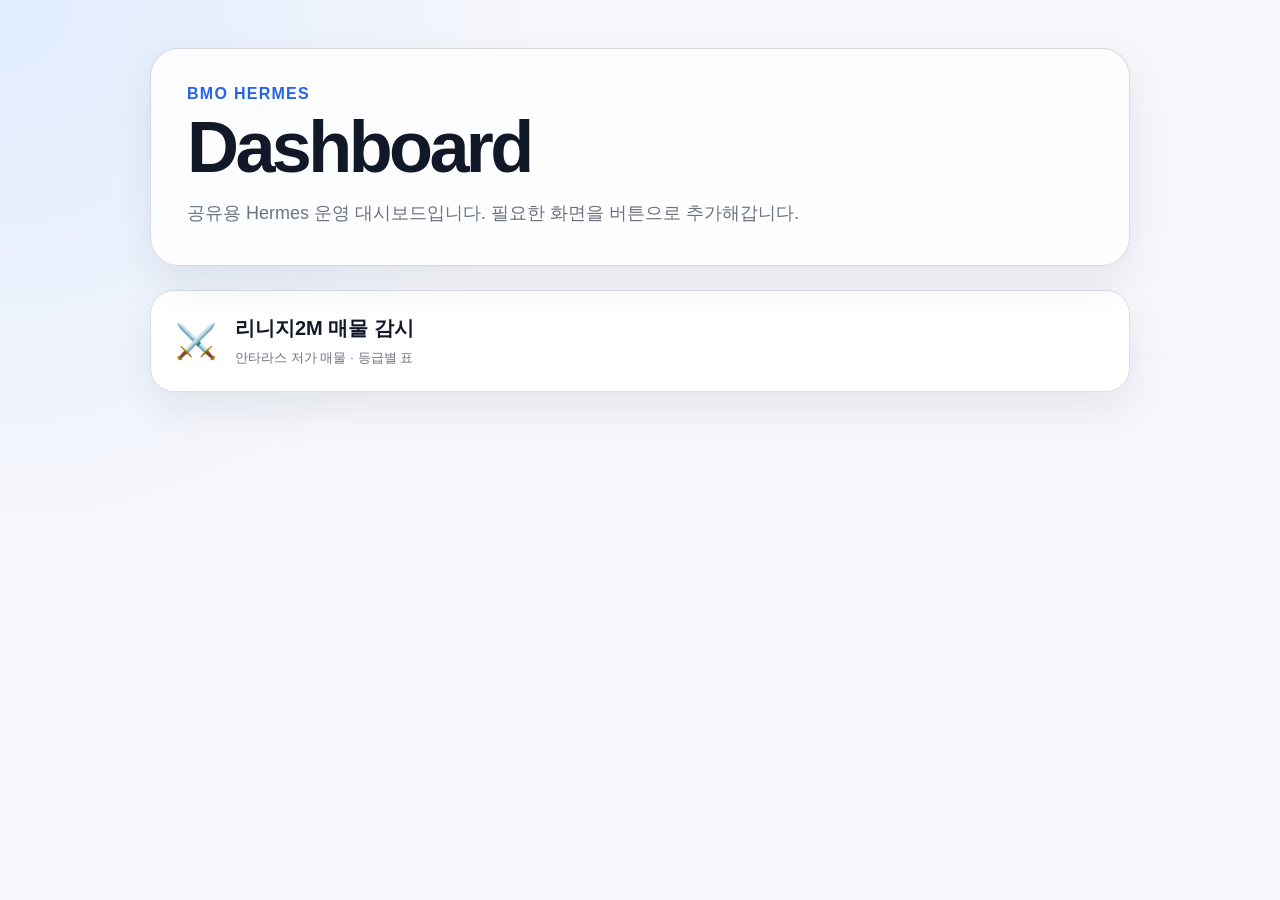
==== index.html @ e6a76d24 "Initial BMO Hermes dashboard" ====
<!doctype html>
<html lang="ko">
<head>
  <meta charset="utf-8" />
  <meta name="viewport" content="width=device-width, initial-scale=1" />
  <title>BMO Hermes Dashboard</title>
  <link rel="stylesheet" href="assets/styles.css" />
</head>
<body>
  <main class="shell">
    <section class="hero">
      <p class="eyebrow">BMO Hermes</p>
      <h1>Dashboard</h1>
      <p class="lead">공유용 Hermes 운영 대시보드입니다. 필요한 화면을 버튼으로 추가해갑니다.</p>
    </section>

    <section class="grid" aria-label="dashboard links">
      <a class="card primary" href="l2m-market.html">
        <span class="icon">⚔️</span>
        <span>
          <strong>리니지2M 매물 감시</strong>
          <small>안타라스 저가 매물 · 등급별 표</small>
        </span>
      </a>
    </section>
  </main>
</body>
</html>
---- assets/styles.css ----
:root {
  --bg: #f6f7fb;
  --panel: #ffffff;
  --text: #111827;
  --muted: #6b7280;
  --line: #d8dee9;
  --blue: #2563eb;
  --green: #16a34a;
  --red: #dc2626;
  --purple: #7c3aed;
  --shadow: 0 16px 40px rgba(15, 23, 42, .08);
}
* { box-sizing: border-box; }
body {
  margin: 0;
  min-height: 100vh;
  background: radial-gradient(circle at top left, #e0ecff 0, transparent 34rem), var(--bg);
  color: var(--text);
  font-family: -apple-system, BlinkMacSystemFont, "Apple SD Gothic Neo", "Noto Sans KR", Segoe UI, sans-serif;
}
.shell { width: min(980px, calc(100% - 32px)); margin: 0 auto; padding: 48px 0; }
.shell.wide { width: min(1280px, calc(100% - 28px)); }
.hero { padding: 36px; background: rgba(255,255,255,.82); border: 1px solid rgba(209,213,219,.9); border-radius: 28px; box-shadow: var(--shadow); backdrop-filter: blur(10px); }
.hero.compact { padding: 28px; margin-bottom: 22px; }
.eyebrow { margin: 0 0 10px; color: var(--blue); font-weight: 800; letter-spacing: .08em; text-transform: uppercase; }
h1 { margin: 0; font-size: clamp(38px, 7vw, 72px); line-height: .95; letter-spacing: -.05em; }
.compact h1 { font-size: clamp(30px, 5vw, 48px); }
.lead { margin: 18px 0 0; color: var(--muted); font-size: 18px; line-height: 1.65; }
.grid { display: grid; grid-template-columns: repeat(auto-fit, minmax(260px, 1fr)); gap: 18px; margin-top: 24px; }
.card { display: flex; align-items: center; gap: 18px; padding: 24px; background: var(--panel); border: 1px solid var(--line); border-radius: 24px; text-decoration: none; color: var(--text); box-shadow: var(--shadow); transition: transform .15s ease, border-color .15s ease; }
.card:hover { transform: translateY(-2px); border-color: #93c5fd; }
.card .icon { font-size: 34px; }
.card strong { display: block; font-size: 20px; margin-bottom: 6px; }
.card small { color: var(--muted); }
.topnav { margin-bottom: 18px; }
.topnav a { color: var(--blue); font-weight: 800; text-decoration: none; }
.status { display: flex; flex-wrap: wrap; gap: 10px; margin: 0 0 18px; }
.pill { display: inline-flex; align-items: center; gap: 8px; padding: 9px 13px; border: 1px solid var(--line); border-radius: 999px; background: var(--panel); color: var(--muted); font-weight: 700; }
.stack { display: grid; gap: 22px; }
.grade-card { background: var(--panel); border: 1px solid var(--line); border-radius: 24px; box-shadow: var(--shadow); overflow: hidden; }
.grade-head { display: flex; align-items: baseline; justify-content: space-between; gap: 12px; padding: 18px 20px; border-bottom: 1px solid var(--line); background: #fbfcff; }
.grade-head h2 { margin: 0; font-size: 24px; }
.grade-head span { color: var(--muted); font-weight: 800; }
.table-wrap { width: 100%; overflow-x: auto; }
table { width: 100%; border-collapse: collapse; font-size: 16px; }
th, td { padding: 12px 14px; border-bottom: 1px solid var(--line); vertical-align: middle; white-space: nowrap; }
th { text-align: left; color: #374151; background: #f9fafb; font-size: 14px; letter-spacing: .03em; }
td.num, th.num { text-align: right; }
td.name { white-space: normal; min-width: 260px; font-weight: 700; }
td.note { white-space: normal; min-width: 230px; color: #374151; }
tr:last-child td { border-bottom: 0; }
.empty { padding: 20px; color: var(--muted); font-weight: 700; }
.dot-common { color: #9ca3af; }
.dot-uncommon { color: var(--green); }
.dot-rare { color: var(--blue); }
.dot-heroic { color: var(--red); }
.dot-legendary { color: var(--purple); }
@media (max-width: 720px) {
  .shell { padding: 24px 0; }
  .hero { padding: 24px; }
  th, td { padding: 10px 11px; font-size: 14px; }
  .grade-head h2 { font-size: 20px; }
}
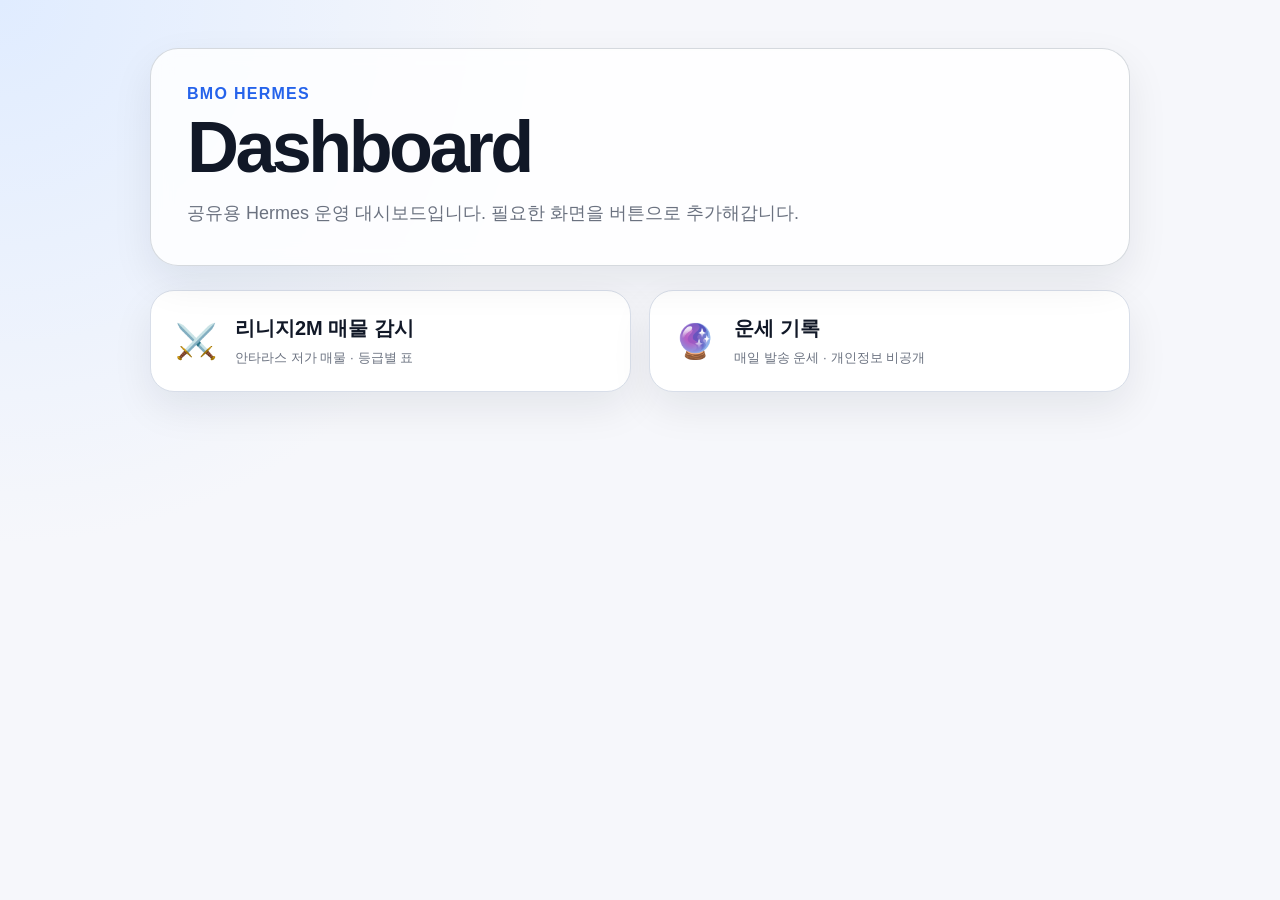
==== commit e7370885: "Update dashboard snapshots" ====
--- a/index.html
+++ b/index.html
@@ -22,6 +22,13 @@
           <small>안타라스 저가 매물 · 등급별 표</small>
         </span>
       </a>
+      <a class="card primary" href="fortune-history.html">
+        <span class="icon">🔮</span>
+        <span>
+          <strong>운세 기록</strong>
+          <small>매일 발송 운세 · 개인정보 비공개</small>
+        </span>
+      </a>
     </section>
   </main>
 </body>
--- a/assets/styles.css
+++ b/assets/styles.css
@@ -47,9 +47,24 @@
 th { text-align: left; color: #374151; background: #f9fafb; font-size: 14px; letter-spacing: .03em; }
 td.num, th.num { text-align: right; }
 td.name { white-space: normal; min-width: 260px; font-weight: 700; }
+.item-name { font-weight: 900; }
+.enchant { font-weight: 900; }
+.grade-text-common, .enchant.grade-text-common { color: #6b7280 !important; }
+.grade-text-uncommon, .enchant.grade-text-uncommon { color: #15803d !important; }
+.grade-text-rare, .enchant.grade-text-rare { color: #1d4ed8 !important; }
+.grade-text-heroic, .enchant.grade-text-heroic { color: #b91c1c !important; }
+.grade-text-legendary, .enchant.grade-text-legendary { color: #6d28d9 !important; }
+.diamond-price { color: #0284c7; font-weight: 900; }
 td.note { white-space: normal; min-width: 230px; color: #374151; }
 tr:last-child td { border-bottom: 0; }
 .empty { padding: 20px; color: var(--muted); font-weight: 700; }
+.fortune-entry .grade-head { align-items: center; }
+.fortune-body { padding: 20px 22px 24px; color: #1f2937; line-height: 1.75; }
+.fortune-body h2 { margin: 0 0 14px; font-size: 22px; letter-spacing: -.02em; }
+.fortune-body h3 { margin: 18px 0 8px; font-size: 18px; }
+.fortune-body p { margin: 0 0 14px; }
+.fortune-body ul { margin: 8px 0 16px; padding-left: 22px; }
+.fortune-body li { margin: 5px 0; }
 .dot-common { color: #9ca3af; }
 .dot-uncommon { color: var(--green); }
 .dot-rare { color: var(--blue); }
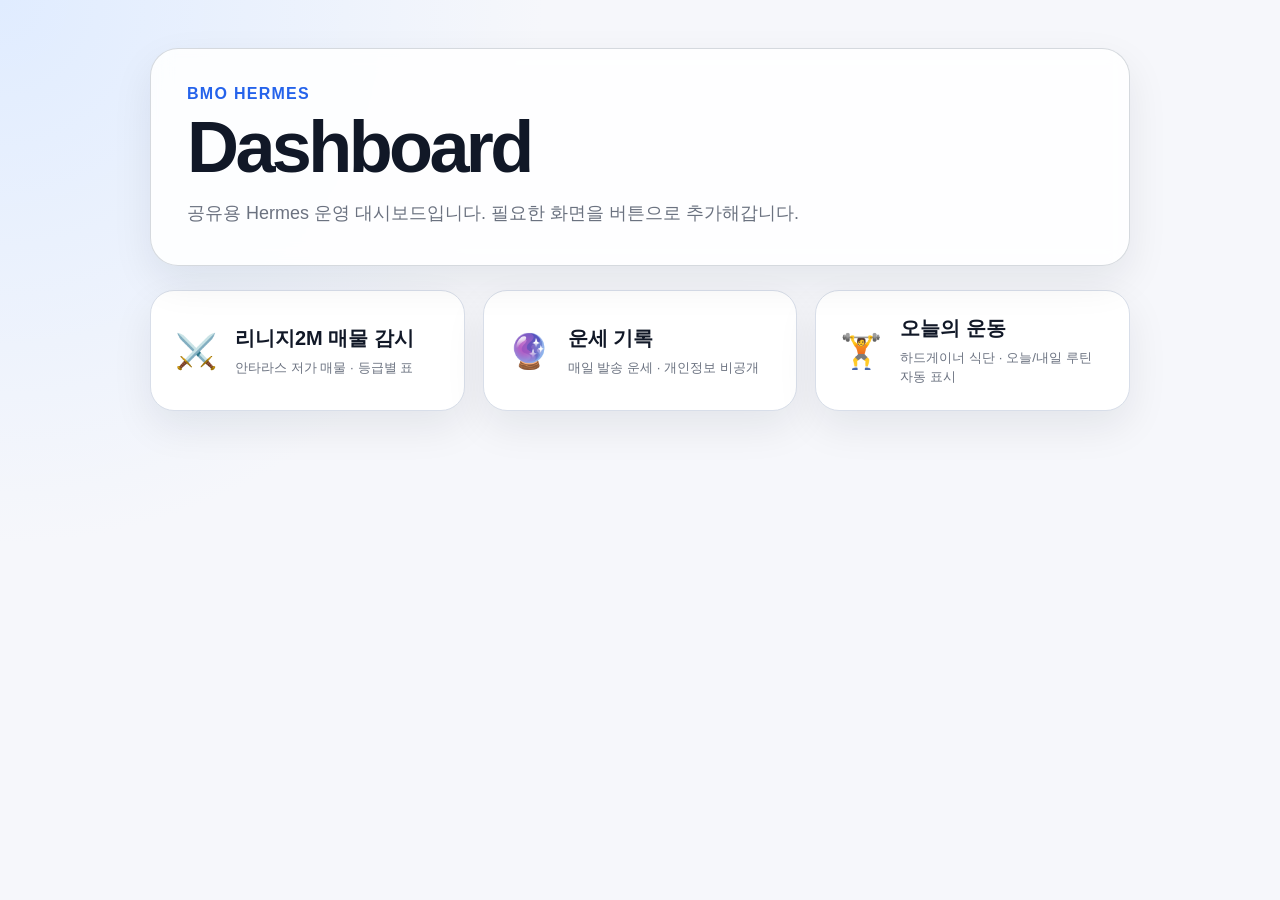
==== commit f4d74644: "Update dashboard snapshots" ====
--- a/index.html
+++ b/index.html
@@ -29,6 +29,13 @@
           <small>매일 발송 운세 · 개인정보 비공개</small>
         </span>
       </a>
+      <a class="card primary" href="today-workout.html">
+        <span class="icon">🏋️</span>
+        <span>
+          <strong>오늘의 운동</strong>
+          <small>하드게이너 식단 · 오늘/내일 루틴 자동 표시</small>
+        </span>
+      </a>
     </section>
   </main>
 </body>
--- a/assets/styles.css
+++ b/assets/styles.css
@@ -14,13 +14,14 @@
 body {
   margin: 0;
   min-height: 100vh;
+  overflow-x: hidden;
   background: radial-gradient(circle at top left, #e0ecff 0, transparent 34rem), var(--bg);
   color: var(--text);
   font-family: -apple-system, BlinkMacSystemFont, "Apple SD Gothic Neo", "Noto Sans KR", Segoe UI, sans-serif;
 }
 .shell { width: min(980px, calc(100% - 32px)); margin: 0 auto; padding: 48px 0; }
-.shell.wide { width: min(1280px, calc(100% - 28px)); }
-.hero { padding: 36px; background: rgba(255,255,255,.82); border: 1px solid rgba(209,213,219,.9); border-radius: 28px; box-shadow: var(--shadow); backdrop-filter: blur(10px); }
+.shell.wide { width: min(1080px, calc(100% - 28px)); }
+.hero { padding: 36px; background: rgba(255,255,255,.88); border: 1px solid rgba(209,213,219,.9); border-radius: 28px; box-shadow: var(--shadow); backdrop-filter: blur(10px); }
 .hero.compact { padding: 28px; margin-bottom: 22px; }
 .eyebrow { margin: 0 0 10px; color: var(--blue); font-weight: 800; letter-spacing: .08em; text-transform: uppercase; }
 h1 { margin: 0; font-size: clamp(38px, 7vw, 72px); line-height: .95; letter-spacing: -.05em; }
@@ -35,7 +36,7 @@
 .topnav { margin-bottom: 18px; }
 .topnav a { color: var(--blue); font-weight: 800; text-decoration: none; }
 .status { display: flex; flex-wrap: wrap; gap: 10px; margin: 0 0 18px; }
-.pill { display: inline-flex; align-items: center; gap: 8px; padding: 9px 13px; border: 1px solid var(--line); border-radius: 999px; background: var(--panel); color: var(--muted); font-weight: 700; }
+.pill { display: inline-flex; align-items: center; gap: 8px; padding: 9px 13px; border: 1px solid var(--line); border-radius: 999px; background: rgba(255,255,255,.92); color: var(--muted); font-weight: 700; box-shadow: 0 8px 20px rgba(15, 23, 42, .05); }
 .stack { display: grid; gap: 22px; }
 .grade-card { background: var(--panel); border: 1px solid var(--line); border-radius: 24px; box-shadow: var(--shadow); overflow: hidden; }
 .grade-head { display: flex; align-items: baseline; justify-content: space-between; gap: 12px; padding: 18px 20px; border-bottom: 1px solid var(--line); background: #fbfcff; }
@@ -59,9 +60,19 @@
 tr:last-child td { border-bottom: 0; }
 .empty { padding: 20px; color: var(--muted); font-weight: 700; }
 .fortune-entry .grade-head { align-items: center; }
-.fortune-body { padding: 20px 22px 24px; color: #1f2937; line-height: 1.75; }
-.fortune-body h2 { margin: 0 0 14px; font-size: 22px; letter-spacing: -.02em; }
-.fortune-body h3 { margin: 18px 0 8px; font-size: 18px; }
+.fortune-entry { overflow: hidden; }
+.fortune-summary { display: grid; grid-template-columns: minmax(0, 1fr) auto auto; align-items: center; gap: 12px; padding: 18px 20px; background: linear-gradient(135deg, #fbfcff 0%, #f2f7ff 100%); cursor: pointer; list-style: none; user-select: none; }
+.fortune-summary::-webkit-details-marker { display: none; }
+.fortune-summary::after { content: '펼치기'; flex: 0 0 auto; color: var(--blue); font-weight: 900; font-size: 13px; padding: 7px 10px; border: 1px solid #bfdbfe; border-radius: 999px; background: #eff6ff; }
+.fortune-entry[open] .fortune-summary { border-bottom: 1px solid var(--line); }
+.fortune-entry[open] .fortune-summary::after { content: '접기'; }
+.fortune-summary-main { display: flex; align-items: center; gap: 10px; min-width: 0; }
+.fortune-icon { flex: 0 0 auto; display: inline-grid; place-items: center; width: 36px; height: 36px; border-radius: 14px; background: #eef2ff; }
+.fortune-title { min-width: 0; font-size: 21px; font-weight: 900; letter-spacing: -.03em; overflow-wrap: anywhere; }
+.fortune-date { color: var(--muted); font-weight: 800; font-size: 14px; white-space: nowrap; }
+.fortune-body { padding: 22px 24px 26px; color: #1f2937; line-height: 1.78; font-size: 17px; overflow-wrap: anywhere; }
+.fortune-body h2 { margin: 0 0 14px; font-size: clamp(20px, 3vw, 24px); letter-spacing: -.03em; line-height: 1.25; }
+.fortune-body h3 { margin: 20px 0 8px; font-size: 18px; line-height: 1.35; }
 .fortune-body p { margin: 0 0 14px; }
 .fortune-body ul { margin: 8px 0 16px; padding-left: 22px; }
 .fortune-body li { margin: 5px 0; }
@@ -71,8 +82,27 @@
 .dot-heroic { color: var(--red); }
 .dot-legendary { color: var(--purple); }
 @media (max-width: 720px) {
-  .shell { padding: 24px 0; }
-  .hero { padding: 24px; }
+  body { background: radial-gradient(circle at top left, #dbeafe 0, transparent 22rem), var(--bg); }
+  .shell, .shell.wide { width: min(100% - 18px, 680px); padding: 16px 0 28px; }
+  .hero { padding: 20px 18px; border-radius: 22px; }
+  .hero.compact { padding: 20px 18px; margin-bottom: 14px; }
+  .compact h1 { font-size: clamp(30px, 9vw, 40px); line-height: 1.05; }
+  .lead { margin-top: 12px; font-size: 15px; line-height: 1.55; }
+  .topnav { margin-bottom: 12px; }
+  .status { display: none; }
+  .stack { gap: 16px; }
+  .grade-card { border-radius: 20px; }
   th, td { padding: 10px 11px; font-size: 14px; }
   .grade-head h2 { font-size: 20px; }
+  .fortune-summary { grid-template-columns: minmax(0, 1fr) auto; gap: 10px; padding: 14px; }
+  .fortune-summary::after { grid-column: 2; grid-row: 1; justify-self: end; align-self: center; font-size: 12px; padding: 6px 9px; }
+  .fortune-summary-main { grid-column: 1; grid-row: 1; gap: 9px; }
+  .fortune-icon { width: 32px; height: 32px; border-radius: 12px; }
+  .fortune-title { font-size: 20px; line-height: 1.2; white-space: nowrap; overflow: hidden; text-overflow: ellipsis; }
+  .fortune-date { display: none; }
+  .fortune-body { padding: 18px 16px 20px; font-size: 16px; line-height: 1.62; }
+  .fortune-body h2 { font-size: 19px; }
+  .fortune-body h3 { font-size: 17px; }
+  .fortune-body p { margin-bottom: 12px; }
+  .fortune-body ul { padding-left: 18px; }
 }
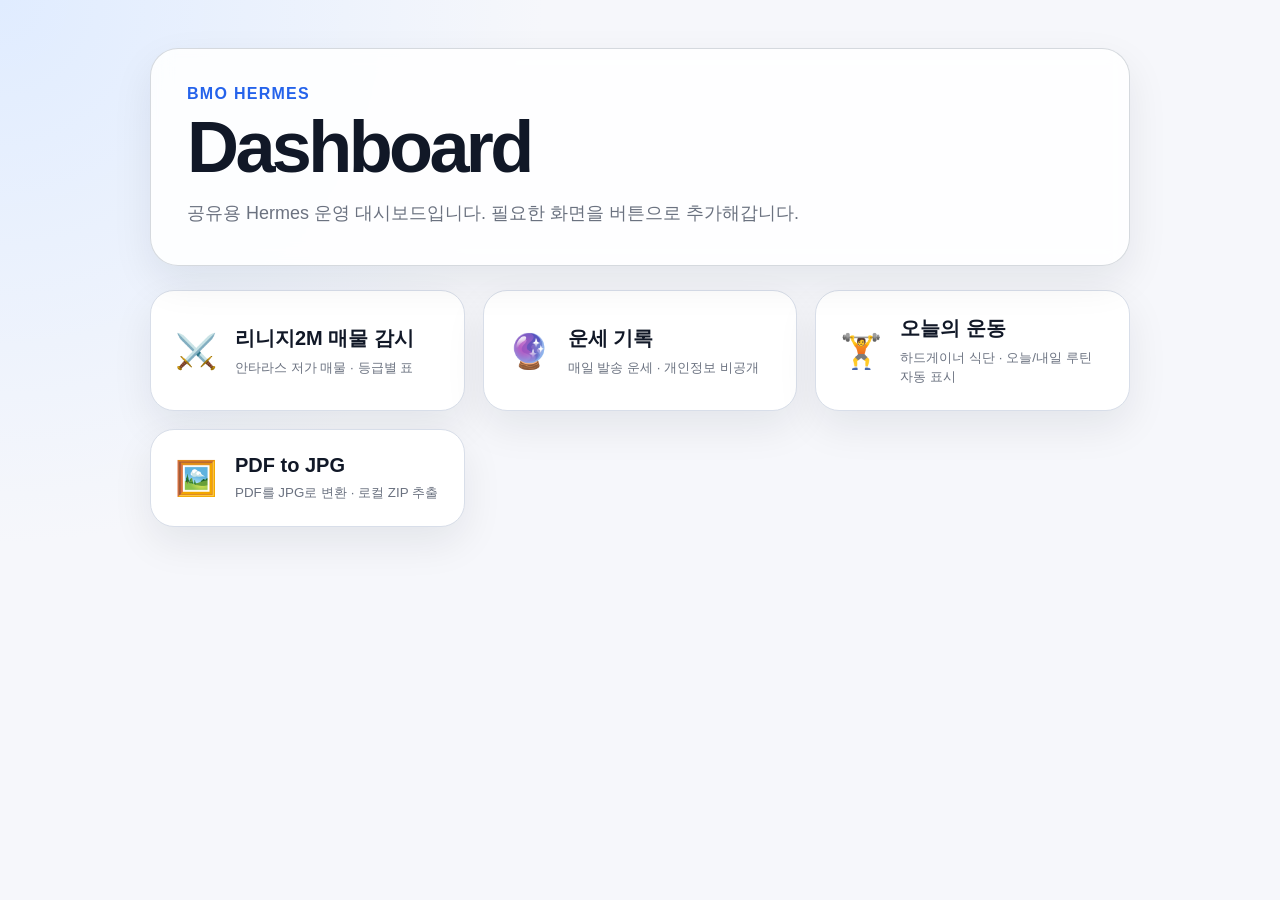
==== commit 18f8d866: "Update dashboard snapshots" ====
--- a/index.html
+++ b/index.html
@@ -36,6 +36,13 @@
           <small>하드게이너 식단 · 오늘/내일 루틴 자동 표시</small>
         </span>
       </a>
+      <a class="card primary" href="pdf-to-jpg.html">
+        <span class="icon">🖼️</span>
+        <span>
+          <strong>PDF to JPG</strong>
+          <small>PDF를 JPG로 변환 · 로컬 ZIP 추출</small>
+        </span>
+      </a>
     </section>
   </main>
 </body>
--- a/assets/styles.css
+++ b/assets/styles.css
@@ -71,11 +71,102 @@
 .fortune-title { min-width: 0; font-size: 21px; font-weight: 900; letter-spacing: -.03em; overflow-wrap: anywhere; }
 .fortune-date { color: var(--muted); font-weight: 800; font-size: 14px; white-space: nowrap; }
 .fortune-body { padding: 22px 24px 26px; color: #1f2937; line-height: 1.78; font-size: 17px; overflow-wrap: anywhere; }
+.fortune-meta { margin: 0 0 16px; padding: 14px 16px; border: 1px solid #dbeafe; border-radius: 18px; background: #eff6ff; color: #1e3a8a; }
+.fortune-overview-block { margin: 0 0 16px; padding: 18px; border: 1px solid #bbf7d0; border-radius: 20px; background: linear-gradient(135deg, #f0fdf4, #ffffff); }
+.fortune-overview-block h3 { margin-top: 0 !important; color: #14532d; }
+.fortune-systems { margin: 18px 0; padding: 16px; border: 1px solid #e9d5ff; border-radius: 22px; background: #faf5ff; }
+.fortune-systems > h3 { margin-top: 0 !important; color: #581c87; }
+.section-help { margin: -2px 0 12px !important; color: var(--muted); font-size: 15px; }
+.system-fold { margin: 10px 0; border: 1px solid #ddd6fe; border-radius: 18px; background: #fff; overflow: hidden; }
+.system-fold summary { cursor: pointer; list-style: none; padding: 14px 16px; font-weight: 900; color: #4c1d95; display: flex; justify-content: space-between; gap: 12px; align-items: center; }
+.system-fold summary::-webkit-details-marker { display: none; }
+.system-fold summary::after { content: '펼치기'; color: var(--blue); font-size: 13px; padding: 5px 9px; border: 1px solid #bfdbfe; border-radius: 999px; background: #eff6ff; flex: 0 0 auto; }
+.system-fold[open] summary { border-bottom: 1px solid #ede9fe; background: #f5f3ff; }
+.system-fold[open] summary::after { content: '접기'; }
+.system-fold-body { padding: 14px 16px 16px; color: #374151; }
+.fortune-rest-block { margin: 16px 0 0; padding-top: 4px; }
+.fortune-rest-block h3 { color: #111827; }
 .fortune-body h2 { margin: 0 0 14px; font-size: clamp(20px, 3vw, 24px); letter-spacing: -.03em; line-height: 1.25; }
 .fortune-body h3 { margin: 20px 0 8px; font-size: 18px; line-height: 1.35; }
 .fortune-body p { margin: 0 0 14px; }
 .fortune-body ul { margin: 8px 0 16px; padding-left: 22px; }
 .fortune-body li { margin: 5px 0; }
+.fitness-hero { background: linear-gradient(135deg, rgba(255,255,255,.92), rgba(239,246,255,.92)); }
+.today-layout { display: grid; grid-template-columns: 1fr; gap: 22px; margin-bottom: 22px; }
+.day-panel { overflow: hidden; }
+.muted-panel { opacity: .98; }
+.day-head { display: flex; align-items: flex-start; justify-content: space-between; gap: 14px; padding: 20px 22px 16px; border-bottom: 1px solid var(--line); background: #fbfcff; }
+.day-head h2 { margin: 0; font-size: clamp(27px, 4vw, 38px); line-height: 1.12; letter-spacing: -.04em; overflow-wrap: anywhere; }
+.day-head .eyebrow { margin-bottom: 8px; }
+.plan-badge { flex: 0 0 auto; padding: 8px 11px; border-radius: 999px; background: #eff6ff; color: var(--blue); border: 1px solid #bfdbfe; font-weight: 900; font-size: 13px; white-space: nowrap; }
+.head-actions { display: inline-flex; align-items: center; gap: 8px; flex-wrap: wrap; justify-content: flex-end; }
+.day-details { display: block; }
+.day-details summary { list-style: none; }
+.day-details summary::-webkit-details-marker { display: none; }
+.collapsible-head { cursor: pointer; user-select: none; }
+.day-details:not([open]) .collapsible-head { border-bottom: 0; }
+.day-details:not([open]) .day-content { display: none; }
+.toggle-label::before { content: '펼치기'; display: inline-flex; align-items: center; padding: 8px 11px; border-radius: 999px; background: #f8fafc; color: #374151; border: 1px solid var(--line); font-weight: 900; font-size: 13px; }
+.day-details[open] .toggle-label::before { content: '접기'; color: var(--blue); background: #eff6ff; border-color: #bfdbfe; }
+.day-details[open] .collapsible-head { border-bottom: 1px solid var(--line); }
+.day-content { display: block; }
+.day-main { min-width: 0; }
+.plan-note { margin: 18px 22px 0; padding: 14px 16px; border-radius: 18px; background: #f0fdf4; border: 1px solid #bbf7d0; color: #14532d; font-weight: 800; line-height: 1.55; }
+.split-blocks { display: grid; grid-template-columns: minmax(0, 1.45fr) minmax(260px, .55fr); gap: 16px; padding: 20px 22px 24px; }
+.split-blocks section { min-width: 0; padding: 16px; border: 1px solid var(--line); border-radius: 18px; background: #fff; }
+.split-blocks h3 { margin: 0 0 12px; font-size: 18px; }
+.exercise-list, .meal-list { margin: 0; padding: 0; list-style: none; color: #374151; line-height: 1.55; }
+.carousel-top { display: flex; align-items: center; justify-content: space-between; gap: 12px; margin: 0 0 12px; padding: 10px; border-radius: 16px; background: #f8fafc; border: 1px solid #e5e7eb; }
+.carousel-btn { appearance: none; border: 1px solid #bfdbfe; background: #eff6ff; color: var(--blue); width: 42px; height: 42px; border-radius: 14px; font-size: 28px; line-height: 1; font-weight: 900; cursor: pointer; }
+.carousel-btn:hover { background: #dbeafe; }
+.carousel-count { color: #111827; font-weight: 900; }
+.exercise-list { display: block; }
+.exercise-card { display: none; grid-template-columns: minmax(260px, 45%) minmax(0, 1fr); gap: 18px; align-items: center; padding: 16px; border: 1px solid #e5e7eb; border-radius: 20px; background: linear-gradient(180deg, #ffffff, #f8fafc); min-height: 330px; }
+.exercise-card.active { display: grid; }
+.exercise-diagram { display: block; width: 100%; aspect-ratio: 1 / 1; object-fit: contain; border-radius: 16px; border: 1px solid #e5e7eb; background: #ffffff; padding: 8px; }
+.exercise-copy strong { display: block; font-size: clamp(20px, 3vw, 28px); line-height: 1.25; color: #111827; letter-spacing: -.03em; }
+.exercise-copy small { display: block; margin-top: 10px; color: var(--blue); font-weight: 900; line-height: 1.35; font-size: 16px; }
+.exercise-copy ol { margin: 14px 0 0; padding-left: 22px; color: #4b5563; font-size: 16px; line-height: 1.55; }
+.weight-line, .progress-line { margin: 10px 0 0; padding: 9px 10px; border-radius: 12px; background: #f8fafc; border: 1px solid #e5e7eb; color: #374151; font-size: 14px; line-height: 1.45; }
+.converter-layout { display: grid; grid-template-columns: minmax(0, 1.05fr) minmax(280px, .95fr); gap: 22px; margin-top: 22px; }
+.pdf-hero { background: linear-gradient(135deg, rgba(255,255,255,.94), rgba(240,253,244,.9)); }
+.converter-card, .preview-card { overflow: hidden; }
+.converter-body { padding: 22px; display: grid; gap: 18px; }
+.drop-zone { position: relative; display: grid; place-items: center; gap: 8px; min-height: 210px; padding: 24px; border: 2px dashed #bfdbfe; border-radius: 24px; background: linear-gradient(180deg, #f8fbff, #ffffff); text-align: center; cursor: pointer; transition: border-color .15s ease, background .15s ease, transform .15s ease; }
+.drop-zone:hover, .drop-zone.dragging { border-color: var(--blue); background: #eff6ff; transform: translateY(-1px); }
+.drop-zone input { position: absolute; inset: 0; opacity: 0; cursor: pointer; }
+.drop-icon { font-size: 48px; }
+.drop-zone strong { font-size: clamp(22px, 3vw, 30px); letter-spacing: -.03em; }
+.drop-zone small { max-width: 420px; color: var(--muted); line-height: 1.5; }
+.option-grid { display: grid; grid-template-columns: repeat(2, minmax(0, 1fr)); gap: 14px; }
+.option-grid label { display: grid; gap: 8px; font-weight: 900; color: #374151; }
+.option-grid select { width: 100%; appearance: none; border: 1px solid var(--line); border-radius: 15px; background: #fff; color: var(--text); padding: 13px 14px; font: inherit; font-weight: 800; }
+.converter-actions { display: flex; flex-wrap: wrap; gap: 10px; align-items: center; }
+.primary-action, .secondary-action { display: inline-flex; align-items: center; justify-content: center; min-height: 48px; padding: 0 18px; border-radius: 16px; font: inherit; font-weight: 900; text-decoration: none; cursor: pointer; }
+.primary-action { border: 1px solid #1d4ed8; color: #fff; background: var(--blue); box-shadow: 0 10px 22px rgba(37, 99, 235, .2); }
+.primary-action:disabled { cursor: not-allowed; opacity: .45; box-shadow: none; }
+.secondary-action { border: 1px solid #bbf7d0; color: #14532d; background: #f0fdf4; }
+.progress-wrap { display: grid; gap: 10px; }
+.progress-bar { width: 100%; height: 12px; overflow: hidden; border-radius: 999px; border: 1px solid #bfdbfe; background: #eff6ff; }
+.progress-bar span { display: block; width: 0; height: 100%; border-radius: inherit; background: linear-gradient(90deg, var(--blue), #22c55e); transition: width .18s ease; }
+#progress-text { margin: 0; color: #374151; font-weight: 800; line-height: 1.5; }
+.local-note { margin: 0; padding: 14px 16px; border: 1px solid #dbeafe; border-radius: 18px; background: #eff6ff; color: #1e3a8a; font-weight: 800; line-height: 1.55; }
+.preview-empty { padding: 28px 22px; color: var(--muted); font-weight: 800; }
+.preview-list { margin: 0; padding: 18px; list-style: none; display: grid; grid-template-columns: repeat(auto-fit, minmax(160px, 1fr)); gap: 14px; }
+.preview-item { display: grid; gap: 9px; padding: 12px; border: 1px solid #e5e7eb; border-radius: 18px; background: #fff; }
+.preview-item img { display: block; width: 100%; aspect-ratio: 1 / 1.28; object-fit: contain; border-radius: 12px; background: #f8fafc; border: 1px solid #e5e7eb; }
+.preview-item span { color: #374151; font-weight: 900; font-size: 14px; }
+.weight-line b, .progress-line b { color: #111827; margin-right: 5px; }
+.exercise-copy li { margin: 5px 0; }
+
+.meal-list li { margin: 9px 0; padding-left: 16px; position: relative; }
+.meal-list li::before { content: '•'; position: absolute; left: 0; color: var(--blue); font-weight: 900; }
+.tracker-card { margin-top: 0; }
+.tracker-grid { display: grid; grid-template-columns: repeat(4, 1fr); gap: 0; }
+.tracker-grid div { padding: 18px; border-right: 1px solid var(--line); }
+.tracker-grid div:last-child { border-right: 0; }
+.tracker-grid strong { display: block; margin-bottom: 7px; font-size: 17px; }
+.tracker-grid small { display: block; color: var(--muted); line-height: 1.5; }
 .dot-common { color: #9ca3af; }
 .dot-uncommon { color: var(--green); }
 .dot-rare { color: var(--blue); }
@@ -105,4 +196,33 @@
   .fortune-body h3 { font-size: 17px; }
   .fortune-body p { margin-bottom: 12px; }
   .fortune-body ul { padding-left: 18px; }
+  .today-layout { grid-template-columns: 1fr; gap: 16px; margin-bottom: 16px; }
+  .day-head { padding: 16px; flex-direction: column; }
+  .day-head h2 { font-size: 25px; }
+  .plan-badge { font-size: 12px; }
+  .head-actions { justify-content: flex-start; }
+  .day-content { display: block; }
+  .plan-note { margin: 14px 16px 0; padding: 12px 13px; font-size: 14px; }
+  .split-blocks { grid-template-columns: 1fr; padding: 16px; gap: 12px; }
+  .split-blocks section { padding: 14px; }
+  .exercise-list, .meal-list { font-size: 15px; }
+  .carousel-top { padding: 8px; }
+  .carousel-btn { width: 40px; height: 40px; border-radius: 13px; }
+  .exercise-card { grid-template-columns: 1fr; gap: 12px; padding: 12px; min-height: 0; }
+  .exercise-diagram { border-radius: 12px; padding: 6px; max-height: 340px; }
+  .exercise-copy strong { font-size: 20px; }
+  .exercise-copy small { font-size: 14px; }
+  .exercise-copy ol { font-size: 14px; padding-left: 20px; margin-top: 10px; }
+  .weight-line, .progress-line { font-size: 13px; padding: 8px 9px; }
+  .converter-layout { grid-template-columns: 1fr; gap: 14px; margin-top: 14px; }
+  .converter-body { padding: 16px; gap: 14px; }
+  .drop-zone { min-height: 170px; padding: 18px 14px; border-radius: 20px; }
+  .drop-icon { font-size: 40px; }
+  .option-grid { grid-template-columns: 1fr; }
+  .primary-action, .secondary-action { width: 100%; }
+  .preview-list { grid-template-columns: repeat(auto-fit, minmax(130px, 1fr)); padding: 14px; }
+  .local-note { font-size: 14px; padding: 12px 13px; }
+  .tracker-grid { grid-template-columns: 1fr; }
+  .tracker-grid div { border-right: 0; border-bottom: 1px solid var(--line); padding: 15px 16px; }
+  .tracker-grid div:last-child { border-bottom: 0; }
 }
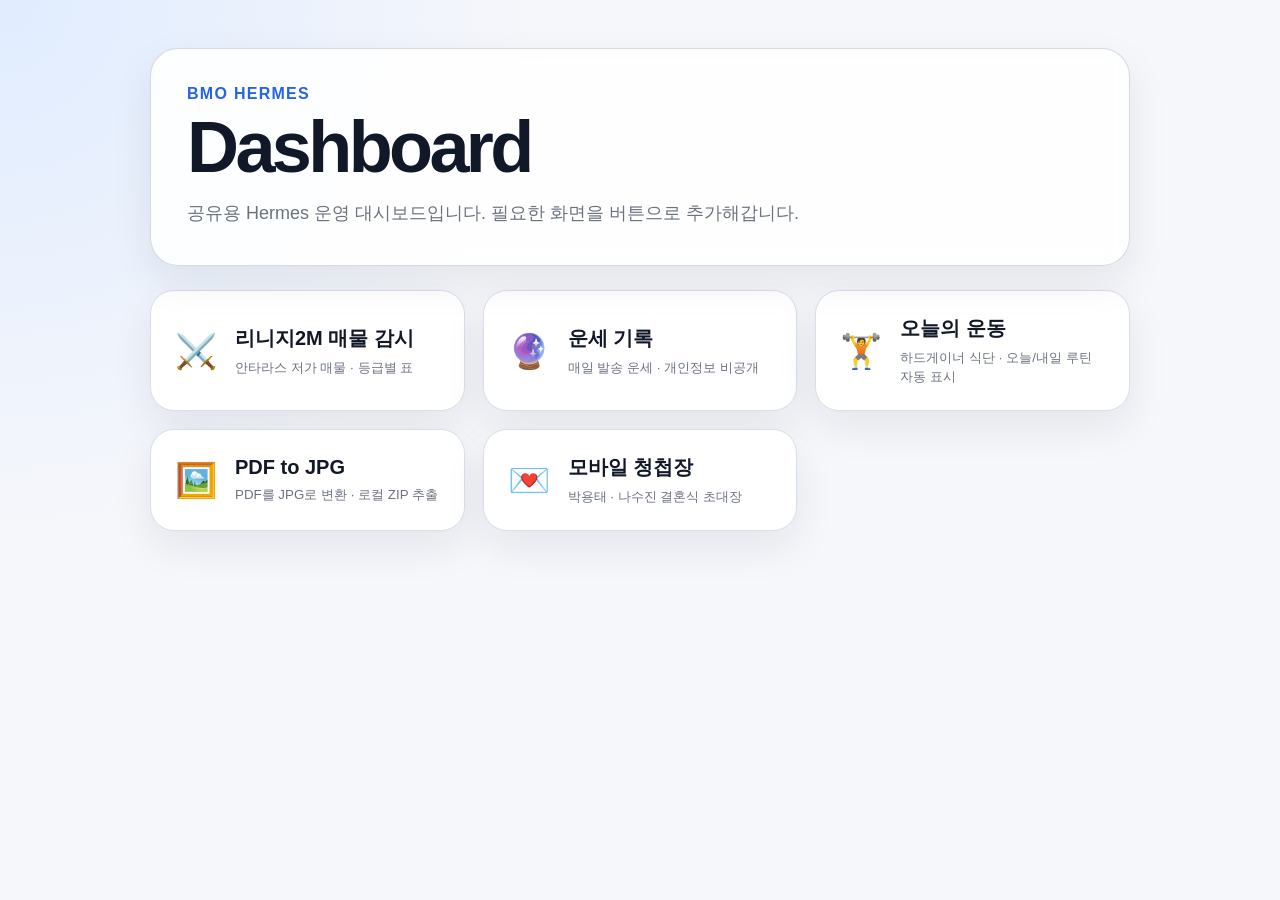
==== commit 5b7616b0: "Update dashboard snapshots" ====
--- a/index.html
+++ b/index.html
@@ -43,6 +43,13 @@
           <small>PDF를 JPG로 변환 · 로컬 ZIP 추출</small>
         </span>
       </a>
+      <a class="card primary" href="wedding-invitation.html">
+        <span class="icon">💌</span>
+        <span>
+          <strong>모바일 청첩장</strong>
+          <small>박용태 · 나수진 결혼식 초대장</small>
+        </span>
+      </a>
     </section>
   </main>
 </body>
